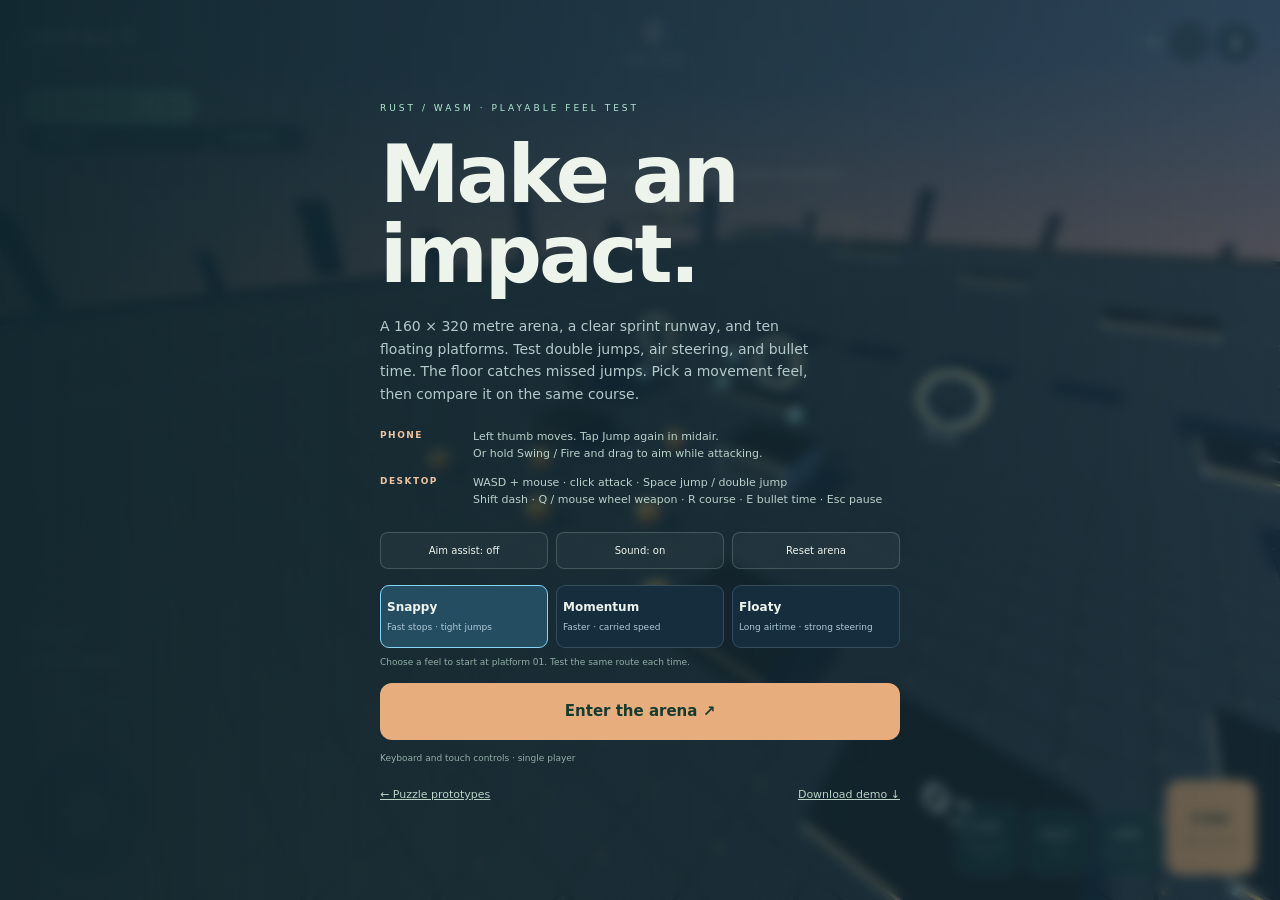
==== arena.html @ 5a92af5e "Expand arena to 160 by 320 metres with a marked sprint runway" ====
<!doctype html>
<html lang="en"><head><meta charset="utf-8"><meta name="viewport" content="width=device-width,initial-scale=1,viewport-fit=cover"><meta name="theme-color" content="#10262d"><meta name="apple-mobile-web-app-capable" content="yes"><title>IMPACT · Bat / shotgun movement lab</title><link rel="stylesheet" href="arena/style.css"></head>
<body>
<canvas id="view" aria-label="First person physics arena"></canvas>
<header><div class="logo">IMPACT<span>A MOVEMENT & WEAPON LAB</span></div><div class="numbers"><strong id="score">0</strong><span id="combo">FREE PLAY</span></div><div class="tools"><span id="fps" aria-label="Frames per second">— FPS</span><button id="fullscreen" aria-label="Toggle fullscreen">⛶</button><button id="pause" aria-label="Pause arena">Ⅱ</button></div></header>
<button id="weapon" aria-label="Switch weapon">02 / SHOTGUN <span>⇄ BAT</span></button>
<button id="course">COURSE ↗ <span>R · restart route</span></button><button id="runway">RUNWAY ↗</button>
<div id="reticle"><span></span><span></span><span></span><span></span><i></i></div><div id="hitmarker">×</div><div id="notice" role="status" aria-live="polite">Loading Rust physics…</div>
<div id="readout"><span id="speed">0.0 m/s</span><span id="hoops">0 RING SHOTS</span><span id="feel">SNAPPY</span><span id="progress">160 × 320m ARENA</span></div>
<div id="controls"><div id="stick" aria-label="Move joystick"><div id="thumb"></div><span>MOVE</span></div><div class="buttons"><button id="slow">TIME<span>toggle bullet time</span></button><button id="dash">DASH<span>Shift</span></button><button id="jump">JUMP<span>Space · twice</span></button><button id="fire">SWING<span>hold to attack</span></button></div></div>
<div id="overlay"><section><span class="eyebrow">RUST / WASM · PLAYABLE FEEL TEST</span><h1>Make an<br>impact.</h1><p>A 160 × 320 metre arena, a clear sprint runway, and ten floating platforms. Test double jumps, air steering, and bullet time. The floor catches missed jumps. Pick a movement feel, then compare it on the same course.</p><div class="instructions"><b>PHONE</b><span>Left thumb moves. Tap Jump again in midair.<br>Or hold Swing / Fire and drag to aim while attacking.</span><b>DESKTOP</b><span>WASD + mouse · click attack · Space jump / double jump<br>Shift dash · Q / mouse wheel weapon · R course · E bullet time · Esc pause</span></div><div class="settings"><button id="assist">Aim assist: on</button><button id="sound">Sound: on</button><button id="reset">Reset arena</button></div><div class="presets" role="group" aria-label="Movement feel"><button id="preset-0" aria-pressed="true"><b>Snappy</b><span>Fast stops · tight jumps</span></button><button id="preset-1" aria-pressed="false"><b>Momentum</b><span>Faster · carried speed</span></button><button id="preset-2" aria-pressed="false"><b>Floaty</b><span>Long airtime · strong steering</span></button></div><small class="compare">Choose a feel to start at platform 01. Test the same route each time.</small><button id="start" disabled>Loading physics…</button><small id="capability">Keyboard and touch controls · single player</small><div class="links"><a href="index.html">← Puzzle prototypes</a><a href="downloads/impact-browser.zip" download>Download demo ↓</a></div></section></div>
<script type="module" src="arena/game.mjs"></script>
</body></html>
---- arena/style.css ----
*{box-sizing:border-box}html,body{margin:0;width:100%;height:100%;overflow:hidden;background:#10262d;color:#edf4ec;font:14px/1.5 system-ui,sans-serif;touch-action:none;overscroll-behavior:none;-webkit-user-select:none;user-select:none}button,a{-webkit-tap-highlight-color:transparent}button{font:inherit;color:inherit;cursor:pointer;touch-action:none}button:focus-visible,a:focus-visible{outline:3px solid #f1b584;outline-offset:3px}#view{display:block;width:100%;height:100%;touch-action:none}header{position:fixed;top:max(18px,env(safe-area-inset-top));left:24px;right:24px;display:flex;justify-content:space-between;align-items:center;pointer-events:none}.logo{font-size:22px;font-weight:800;letter-spacing:4px;text-shadow:0 2px 12px #0005}.logo span{display:block;font-size:7px;letter-spacing:2px;opacity:.65}.numbers{text-align:center}.numbers strong{display:block;font-size:27px;line-height:1.1;font-weight:500}.numbers span{font-size:8px;letter-spacing:2px;color:#c4e8df}.tools{display:flex;gap:7px;pointer-events:auto}.tools button{width:40px;height:40px;border:1px solid #dbf5e233;border-radius:50%;background:#142f3f80;font-size:20px}#weapon{position:fixed;top:90px;left:24px;background:#e3a373;color:#222f2a;border:0;border-radius:10px;padding:9px 13px;font-size:10px;font-weight:700;letter-spacing:1.5px}#weapon span{margin-left:8px;font-size:8px;opacity:.6}#reticle{position:fixed;left:50%;top:50%;width:24px;height:24px;transform:translate(-50%,-50%);pointer-events:none}#reticle span{position:absolute;background:#f0f8ec99}#reticle span:nth-child(1){height:5px;width:1px;left:12px;top:0}#reticle span:nth-child(2){height:5px;width:1px;left:12px;bottom:0}#reticle span:nth-child(3){height:1px;width:5px;top:12px;left:0}#reticle span:nth-child(4){height:1px;width:5px;top:12px;right:0}#reticle i{position:absolute;top:11px;left:11px;width:3px;height:3px;border-radius:50%;background:#fff}#hitmarker{position:fixed;left:50%;top:50%;transform:translate(-50%,-50%);font-size:35px;font-weight:200;color:#ffdb9c;pointer-events:none;opacity:0}#notice{position:fixed;top:140px;left:12%;right:12%;text-align:center;font-size:12px;letter-spacing:.3px;text-shadow:0 2px 5px #0006;pointer-events:none}#readout{position:fixed;left:24px;bottom:190px;display:flex;flex-direction:column;gap:6px;pointer-events:none}#readout span:first-child{font-size:16px;font-variant-numeric:tabular-nums}#readout span:last-child{font-size:8px;letter-spacing:2px;color:#b1d9d0}#controls{position:fixed;left:24px;right:24px;bottom:max(25px,env(safe-area-inset-bottom));display:flex;align-items:flex-end;justify-content:space-between;pointer-events:none}#stick{position:relative;width:124px;height:124px;flex-shrink:0;border:1px solid #bee8dd44;border-radius:50%;background:#16374060;touch-action:none;pointer-events:auto}#thumb{position:absolute;left:39px;top:39px;width:44px;height:44px;border-radius:50%;border:1px solid #d6f6e755;background:#b6f4da33;pointer-events:none}#stick>span{position:absolute;bottom:-20px;font-size:8px;letter-spacing:3px;width:100%;text-align:center;opacity:.65}.buttons{pointer-events:auto;display:grid;grid-template-columns:repeat(3,62px) 90px;gap:8px;align-items:end}.buttons button{background:#193b45bb;backdrop-filter:blur(6px);border:1px solid #d9f6e133;border-radius:14px;min-height:64px;padding:12px 6px;font-size:10px;letter-spacing:1px}.buttons button span{display:block;font-size:7px;letter-spacing:0;opacity:.5;margin-top:6px}.buttons #fire{background:#e8ad7c;color:#20382f;border-color:#e8ad7c;min-height:95px;font-size:14px;font-weight:700}.buttons .active{background:#91e4c2;color:#14372b}.buttons button:active{transform:scale(.95)}#overlay{position:fixed;inset:0;padding:24px;background:linear-gradient(90deg,#10262df5,#10262d90);backdrop-filter:blur(6px);display:flex;align-items:center;justify-content:center;overflow:auto;touch-action:pan-y}#overlay.hidden{display:none}#overlay section{width:520px;max-width:100%}.eyebrow{font-size:9px;letter-spacing:3px;color:#b1e8d2}h1{font-size:clamp(45px,9vw,80px);font-weight:650;line-height:1;letter-spacing:-3px;margin:18px 0 20px}#overlay p{font-size:14px;line-height:1.6;color:#b2cac9;max-width:440px}.instructions{display:grid;grid-template-columns:80px 1fr;gap:13px;font-size:11px;margin:24px 0;color:#b8d1ca}.instructions b{font-size:9px;letter-spacing:1.5px;color:#ecc4a1}.settings{display:flex;gap:8px;margin:22px 0 12px}.settings button{flex:1;padding:10px 5px;font-size:10px;border:1px solid #cee8d733;border-radius:8px;background:#ffffff0a}#start{width:100%;border:0;border-radius:12px;background:#e8ad7c;color:#163c31;padding:17px;font-size:15px;font-weight:700}#start:disabled{opacity:.5;cursor:wait}small{display:block;font-size:9px;color:#92afa6;margin-top:12px}.links{display:flex;justify-content:space-between;margin-top:22px;font-size:11px}.links a{color:#b6d3c6}body.slow #view{filter:saturate(.65)}body.slow #notice{color:#b5f2eb}
@media(max-width:600px){header{left:16px;right:16px;top:17px}.logo{font-size:17px;letter-spacing:3px}.logo span{font-size:6px;letter-spacing:1px}.tools{gap:5px}.tools button{width:34px;height:34px;font-size:19px}.numbers strong{font-size:24px}.numbers span{font-size:7px}#weapon{left:16px;top:77px;font-size:9px}#notice{top:122px;font-size:11px;left:8%;right:8%}#controls{left:16px;right:14px;bottom:24px}#stick{width:106px;height:106px}#thumb{left:30px;top:30px}#readout{left:18px;bottom:170px}.buttons{grid-template-columns:58px 58px 76px;gap:6px}.buttons button{min-height:52px;font-size:9px}.buttons button span{display:none}.buttons #slow{grid-column:1}.buttons #dash{grid-column:2}.buttons #jump{grid-column:1 / 3;min-height:56px}.buttons #fire{grid-column:3;grid-row:1 / 3;min-height:114px;font-size:12px}#overlay{padding:23px}.instructions{grid-template-columns:65px 1fr;font-size:10px;gap:12px;margin:18px 0}#overlay p{font-size:12px}h1{margin:16px 0}.settings{margin-top:16px}}
@media(max-height:480px) and (orientation:landscape){#overlay{align-items:flex-start;padding:20px}#overlay section{width:600px}h1{font-size:40px;margin:10px 0}#overlay p{max-width:none}.instructions{margin:12px 0}#readout{bottom:145px}header{top:12px}#notice{top:98px}#weapon{top:65px}#stick{width:96px;height:96px}#thumb{left:25px;top:25px}.buttons{grid-template-columns:repeat(3,60px) 85px}.buttons #slow{grid-column:auto}.buttons #dash{grid-column:auto}.buttons #jump{grid-column:auto;min-height:64px}.buttons #fire{grid-column:auto;grid-row:auto;min-height:85px}}

#fps{min-width:42px;text-align:right;font-size:9px;font-variant-numeric:tabular-nums;color:#c4e8df;align-self:center;white-space:nowrap}

#course{position:fixed;top:124px;left:24px;background:#122e49b0;color:#d8f5ff;border:1px solid #9edfff44;border-radius:9px;padding:8px 12px;font:700 10px system-ui;letter-spacing:1px;cursor:pointer}#course span{font-size:8px;font-weight:400;margin-left:7px;opacity:.7}#notice{top:166px}#feel{font-size:9px;letter-spacing:2px;color:#f4c799}#progress{font-size:8px;letter-spacing:1px;color:#b9e7f7}.presets{display:grid;grid-template-columns:repeat(3,1fr);gap:8px;margin:16px 0 4px}.presets button{padding:12px 6px;background:#152d3d;border:1px solid #aacbdd33;border-radius:9px;text-align:left}.presets b{display:block;font-size:12px}.presets span{display:block;font-size:9px;color:#adcad9;margin-top:5px}.presets button[aria-pressed="true"]{border-color:#83d6f5;background:#254d61}.compare{margin:8px 0 14px}
@media(max-width:600px){#course{top:112px;left:16px;font-size:9px}#course span{display:none}#notice{top:158px;left:7%;right:7%}.presets{gap:5px}.presets button{padding:10px 6px}.presets span{font-size:8px}#readout{gap:3px}}
@media(max-height:480px) and (orientation:landscape){#course{top:105px}#notice{top:145px}.presets{margin:10px 0}.presets button{padding:8px}}

#runway{position:fixed;top:124px;left:211px;background:#122e49b0;color:#d8f5ff;border:1px solid #9edfff44;border-radius:9px;padding:8px 12px;font:700 10px system-ui;letter-spacing:1px;cursor:pointer}
@media(max-width:600px){#runway{top:112px;left:112px;font-size:9px}}@media(max-height:480px) and (orientation:landscape){#runway{top:105px}}
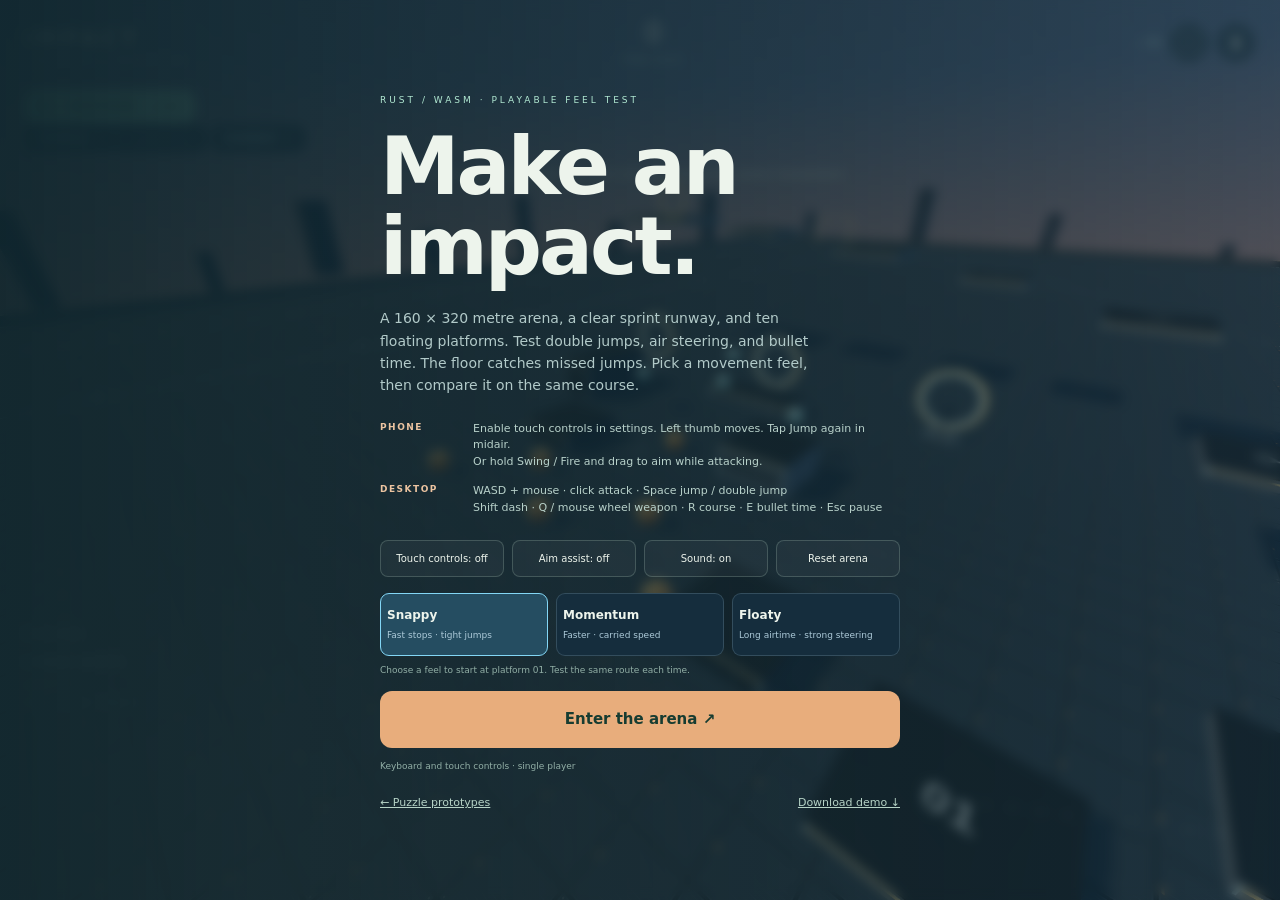
==== commit 6f90e1af: "Default touch controls off with a saved settings toggle" ====
--- a/arena.html
+++ b/arena.html
@@ -7,7 +7,7 @@
 <button id="course">COURSE ↗ <span>R · restart route</span></button><button id="runway">RUNWAY ↗</button>
 <div id="reticle"><span></span><span></span><span></span><span></span><i></i></div><div id="hitmarker">×</div><div id="notice" role="status" aria-live="polite">Loading Rust physics…</div>
 <div id="readout"><span id="speed">0.0 m/s</span><span id="hoops">0 RING SHOTS</span><span id="feel">SNAPPY</span><span id="progress">160 × 320m ARENA</span></div>
-<div id="controls"><div id="stick" aria-label="Move joystick"><div id="thumb"></div><span>MOVE</span></div><div class="buttons"><button id="slow">TIME<span>toggle bullet time</span></button><button id="dash">DASH<span>Shift</span></button><button id="jump">JUMP<span>Space · twice</span></button><button id="fire">SWING<span>hold to attack</span></button></div></div>
-<div id="overlay"><section><span class="eyebrow">RUST / WASM · PLAYABLE FEEL TEST</span><h1>Make an<br>impact.</h1><p>A 160 × 320 metre arena, a clear sprint runway, and ten floating platforms. Test double jumps, air steering, and bullet time. The floor catches missed jumps. Pick a movement feel, then compare it on the same course.</p><div class="instructions"><b>PHONE</b><span>Left thumb moves. Tap Jump again in midair.<br>Or hold Swing / Fire and drag to aim while attacking.</span><b>DESKTOP</b><span>WASD + mouse · click attack · Space jump / double jump<br>Shift dash · Q / mouse wheel weapon · R course · E bullet time · Esc pause</span></div><div class="settings"><button id="assist">Aim assist: on</button><button id="sound">Sound: on</button><button id="reset">Reset arena</button></div><div class="presets" role="group" aria-label="Movement feel"><button id="preset-0" aria-pressed="true"><b>Snappy</b><span>Fast stops · tight jumps</span></button><button id="preset-1" aria-pressed="false"><b>Momentum</b><span>Faster · carried speed</span></button><button id="preset-2" aria-pressed="false"><b>Floaty</b><span>Long airtime · strong steering</span></button></div><small class="compare">Choose a feel to start at platform 01. Test the same route each time.</small><button id="start" disabled>Loading physics…</button><small id="capability">Keyboard and touch controls · single player</small><div class="links"><a href="index.html">← Puzzle prototypes</a><a href="downloads/impact-browser.zip" download>Download demo ↓</a></div></section></div>
+<div id="controls" hidden><div id="stick" aria-label="Move joystick"><div id="thumb"></div><span>MOVE</span></div><div class="buttons"><button id="slow">TIME<span>toggle bullet time</span></button><button id="dash">DASH<span>Shift</span></button><button id="jump">JUMP<span>Space · twice</span></button><button id="fire">SWING<span>hold to attack</span></button></div></div>
+<div id="overlay"><section><span class="eyebrow">RUST / WASM · PLAYABLE FEEL TEST</span><h1>Make an<br>impact.</h1><p>A 160 × 320 metre arena, a clear sprint runway, and ten floating platforms. Test double jumps, air steering, and bullet time. The floor catches missed jumps. Pick a movement feel, then compare it on the same course.</p><div class="instructions"><b>PHONE</b><span>Enable touch controls in settings. Left thumb moves. Tap Jump again in midair.<br>Or hold Swing / Fire and drag to aim while attacking.</span><b>DESKTOP</b><span>WASD + mouse · click attack · Space jump / double jump<br>Shift dash · Q / mouse wheel weapon · R course · E bullet time · Esc pause</span></div><div class="settings"><button id="touch-controls" aria-pressed="false">Touch controls: off</button><button id="assist">Aim assist: on</button><button id="sound">Sound: on</button><button id="reset">Reset arena</button></div><div class="presets" role="group" aria-label="Movement feel"><button id="preset-0" aria-pressed="true"><b>Snappy</b><span>Fast stops · tight jumps</span></button><button id="preset-1" aria-pressed="false"><b>Momentum</b><span>Faster · carried speed</span></button><button id="preset-2" aria-pressed="false"><b>Floaty</b><span>Long airtime · strong steering</span></button></div><small class="compare">Choose a feel to start at platform 01. Test the same route each time.</small><button id="start" disabled>Loading physics…</button><small id="capability">Keyboard and touch controls · single player</small><div class="links"><a href="index.html">← Puzzle prototypes</a><a href="downloads/impact-browser.zip" download>Download demo ↓</a></div></section></div>
 <script type="module" src="arena/game.mjs"></script>
 </body></html>
--- a/arena/style.css
+++ b/arena/style.css
@@ -10,3 +10,5 @@
 
 #runway{position:fixed;top:124px;left:211px;background:#122e49b0;color:#d8f5ff;border:1px solid #9edfff44;border-radius:9px;padding:8px 12px;font:700 10px system-ui;letter-spacing:1px;cursor:pointer}
 @media(max-width:600px){#runway{top:112px;left:112px;font-size:9px}}@media(max-height:480px) and (orientation:landscape){#runway{top:105px}}
+
+#controls[hidden]{display:none}.settings{flex-wrap:wrap}.settings button{flex:1 1 100px}
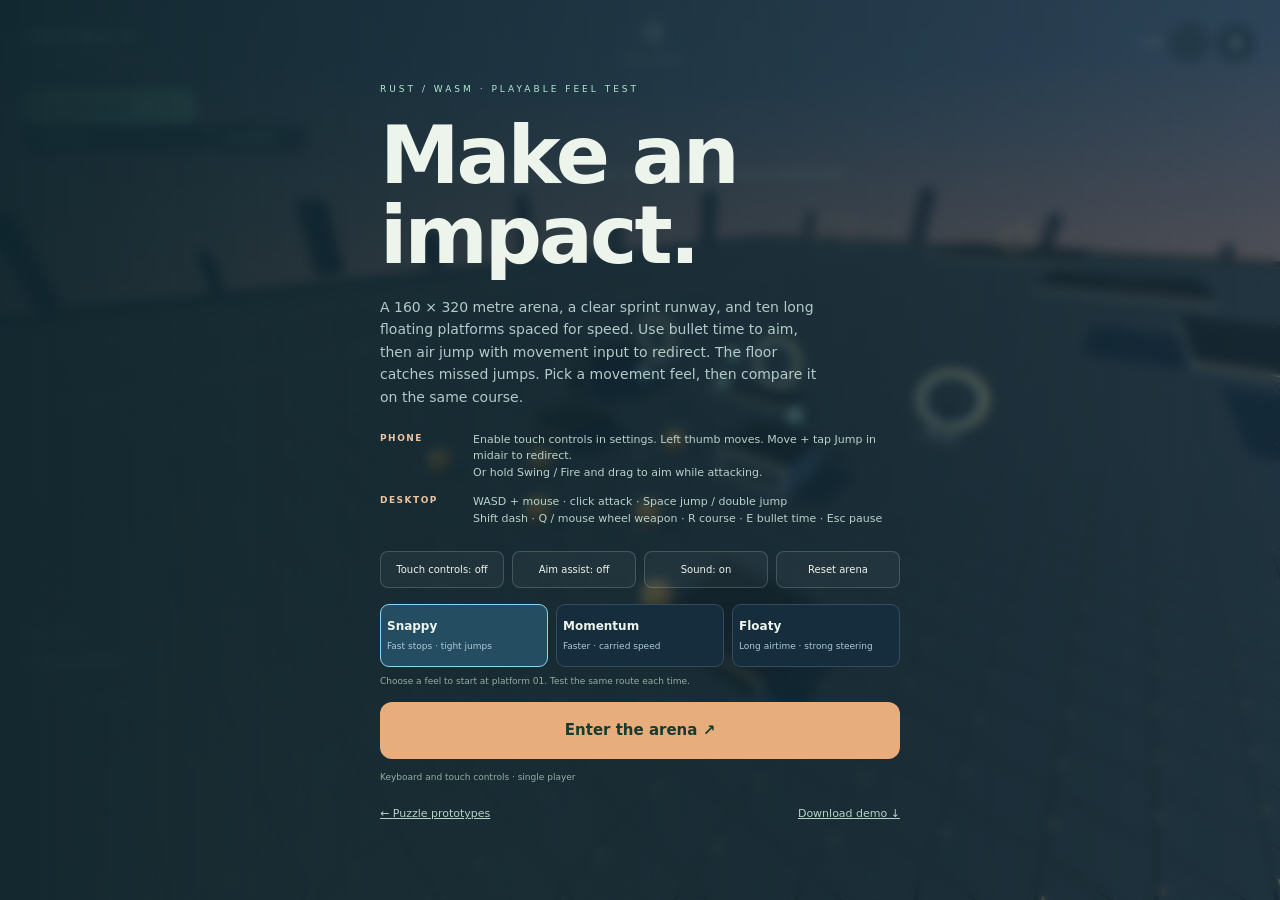
==== commit 06860a82: "Redirect air jumps and build a flowing high-speed platform course" ====
--- a/arena.html
+++ b/arena.html
@@ -8,6 +8,6 @@
 <div id="reticle"><span></span><span></span><span></span><span></span><i></i></div><div id="hitmarker">×</div><div id="notice" role="status" aria-live="polite">Loading Rust physics…</div>
 <div id="readout"><span id="speed">0.0 m/s</span><span id="hoops">0 RING SHOTS</span><span id="feel">SNAPPY</span><span id="progress">160 × 320m ARENA</span></div>
 <div id="controls" hidden><div id="stick" aria-label="Move joystick"><div id="thumb"></div><span>MOVE</span></div><div class="buttons"><button id="slow">TIME<span>toggle bullet time</span></button><button id="dash">DASH<span>Shift</span></button><button id="jump">JUMP<span>Space · twice</span></button><button id="fire">SWING<span>hold to attack</span></button></div></div>
-<div id="overlay"><section><span class="eyebrow">RUST / WASM · PLAYABLE FEEL TEST</span><h1>Make an<br>impact.</h1><p>A 160 × 320 metre arena, a clear sprint runway, and ten floating platforms. Test double jumps, air steering, and bullet time. The floor catches missed jumps. Pick a movement feel, then compare it on the same course.</p><div class="instructions"><b>PHONE</b><span>Enable touch controls in settings. Left thumb moves. Tap Jump again in midair.<br>Or hold Swing / Fire and drag to aim while attacking.</span><b>DESKTOP</b><span>WASD + mouse · click attack · Space jump / double jump<br>Shift dash · Q / mouse wheel weapon · R course · E bullet time · Esc pause</span></div><div class="settings"><button id="touch-controls" aria-pressed="false">Touch controls: off</button><button id="assist">Aim assist: on</button><button id="sound">Sound: on</button><button id="reset">Reset arena</button></div><div class="presets" role="group" aria-label="Movement feel"><button id="preset-0" aria-pressed="true"><b>Snappy</b><span>Fast stops · tight jumps</span></button><button id="preset-1" aria-pressed="false"><b>Momentum</b><span>Faster · carried speed</span></button><button id="preset-2" aria-pressed="false"><b>Floaty</b><span>Long airtime · strong steering</span></button></div><small class="compare">Choose a feel to start at platform 01. Test the same route each time.</small><button id="start" disabled>Loading physics…</button><small id="capability">Keyboard and touch controls · single player</small><div class="links"><a href="index.html">← Puzzle prototypes</a><a href="downloads/impact-browser.zip" download>Download demo ↓</a></div></section></div>
+<div id="overlay"><section><span class="eyebrow">RUST / WASM · PLAYABLE FEEL TEST</span><h1>Make an<br>impact.</h1><p>A 160 × 320 metre arena, a clear sprint runway, and ten long floating platforms spaced for speed. Use bullet time to aim, then air jump with movement input to redirect. The floor catches missed jumps. Pick a movement feel, then compare it on the same course.</p><div class="instructions"><b>PHONE</b><span>Enable touch controls in settings. Left thumb moves. Move + tap Jump in midair to redirect.<br>Or hold Swing / Fire and drag to aim while attacking.</span><b>DESKTOP</b><span>WASD + mouse · click attack · Space jump / double jump<br>Shift dash · Q / mouse wheel weapon · R course · E bullet time · Esc pause</span></div><div class="settings"><button id="touch-controls" aria-pressed="false">Touch controls: off</button><button id="assist">Aim assist: on</button><button id="sound">Sound: on</button><button id="reset">Reset arena</button></div><div class="presets" role="group" aria-label="Movement feel"><button id="preset-0" aria-pressed="true"><b>Snappy</b><span>Fast stops · tight jumps</span></button><button id="preset-1" aria-pressed="false"><b>Momentum</b><span>Faster · carried speed</span></button><button id="preset-2" aria-pressed="false"><b>Floaty</b><span>Long airtime · strong steering</span></button></div><small class="compare">Choose a feel to start at platform 01. Test the same route each time.</small><button id="start" disabled>Loading physics…</button><small id="capability">Keyboard and touch controls · single player</small><div class="links"><a href="index.html">← Puzzle prototypes</a><a href="downloads/impact-browser.zip" download>Download demo ↓</a></div></section></div>
 <script type="module" src="arena/game.mjs"></script>
 </body></html>
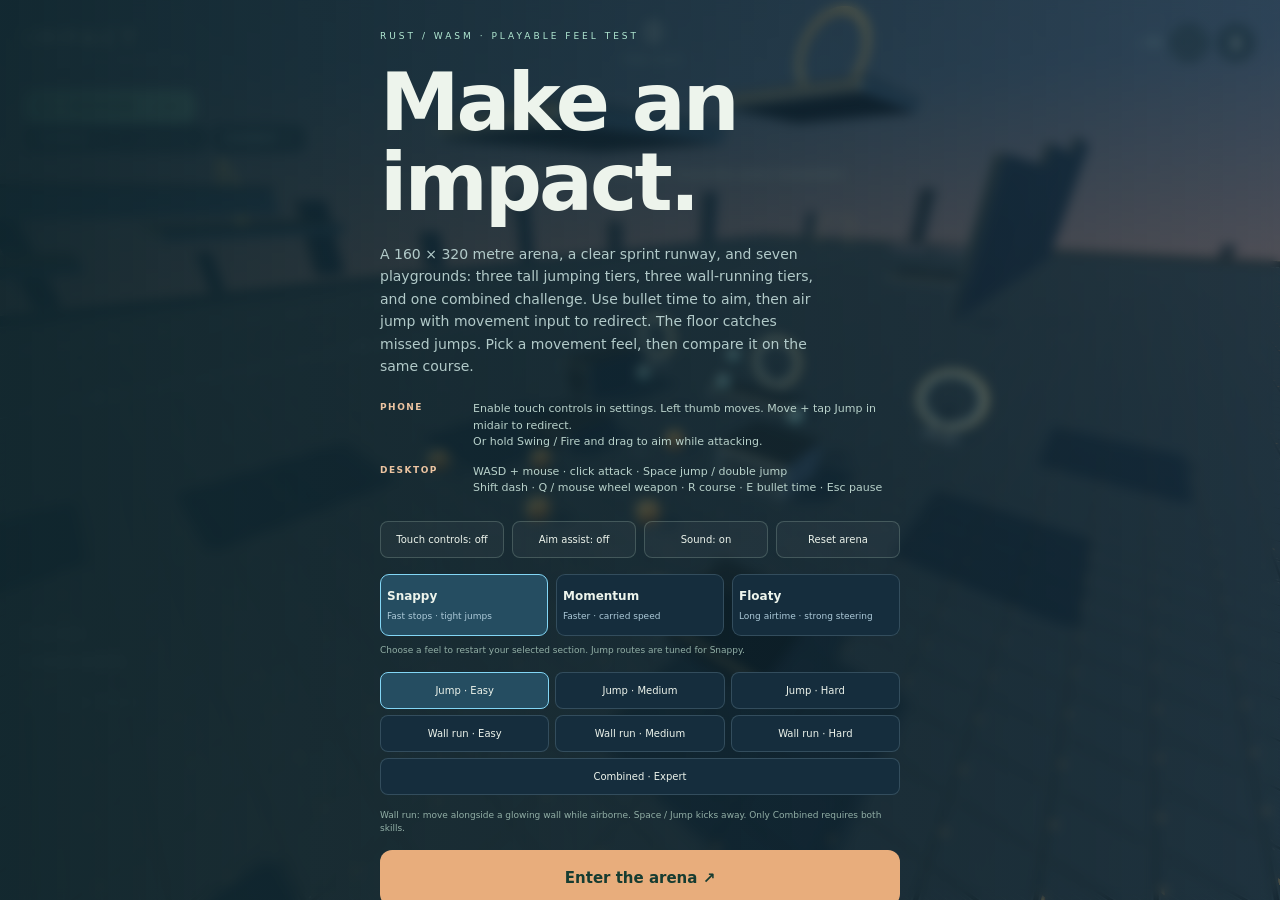
==== commit 2118f613: "Add tall jump tiers, wall-running playgrounds, and a combined challenge" ====
--- a/arena.html
+++ b/arena.html
@@ -8,6 +8,6 @@
 <div id="reticle"><span></span><span></span><span></span><span></span><i></i></div><div id="hitmarker">×</div><div id="notice" role="status" aria-live="polite">Loading Rust physics…</div>
 <div id="readout"><span id="speed">0.0 m/s</span><span id="hoops">0 RING SHOTS</span><span id="feel">SNAPPY</span><span id="progress">160 × 320m ARENA</span></div>
 <div id="controls" hidden><div id="stick" aria-label="Move joystick"><div id="thumb"></div><span>MOVE</span></div><div class="buttons"><button id="slow">TIME<span>toggle bullet time</span></button><button id="dash">DASH<span>Shift</span></button><button id="jump">JUMP<span>Space · twice</span></button><button id="fire">SWING<span>hold to attack</span></button></div></div>
-<div id="overlay"><section><span class="eyebrow">RUST / WASM · PLAYABLE FEEL TEST</span><h1>Make an<br>impact.</h1><p>A 160 × 320 metre arena, a clear sprint runway, and ten long floating platforms spaced for speed. Use bullet time to aim, then air jump with movement input to redirect. The floor catches missed jumps. Pick a movement feel, then compare it on the same course.</p><div class="instructions"><b>PHONE</b><span>Enable touch controls in settings. Left thumb moves. Move + tap Jump in midair to redirect.<br>Or hold Swing / Fire and drag to aim while attacking.</span><b>DESKTOP</b><span>WASD + mouse · click attack · Space jump / double jump<br>Shift dash · Q / mouse wheel weapon · R course · E bullet time · Esc pause</span></div><div class="settings"><button id="touch-controls" aria-pressed="false">Touch controls: off</button><button id="assist">Aim assist: on</button><button id="sound">Sound: on</button><button id="reset">Reset arena</button></div><div class="presets" role="group" aria-label="Movement feel"><button id="preset-0" aria-pressed="true"><b>Snappy</b><span>Fast stops · tight jumps</span></button><button id="preset-1" aria-pressed="false"><b>Momentum</b><span>Faster · carried speed</span></button><button id="preset-2" aria-pressed="false"><b>Floaty</b><span>Long airtime · strong steering</span></button></div><small class="compare">Choose a feel to start at platform 01. Test the same route each time.</small><button id="start" disabled>Loading physics…</button><small id="capability">Keyboard and touch controls · single player</small><div class="links"><a href="index.html">← Puzzle prototypes</a><a href="downloads/impact-browser.zip" download>Download demo ↓</a></div></section></div>
+<div id="overlay"><section><span class="eyebrow">RUST / WASM · PLAYABLE FEEL TEST</span><h1>Make an<br>impact.</h1><p>A 160 × 320 metre arena, a clear sprint runway, and seven playgrounds: three tall jumping tiers, three wall-running tiers, and one combined challenge. Use bullet time to aim, then air jump with movement input to redirect. The floor catches missed jumps. Pick a movement feel, then compare it on the same course.</p><div class="instructions"><b>PHONE</b><span>Enable touch controls in settings. Left thumb moves. Move + tap Jump in midair to redirect.<br>Or hold Swing / Fire and drag to aim while attacking.</span><b>DESKTOP</b><span>WASD + mouse · click attack · Space jump / double jump<br>Shift dash · Q / mouse wheel weapon · R course · E bullet time · Esc pause</span></div><div class="settings"><button id="touch-controls" aria-pressed="false">Touch controls: off</button><button id="assist">Aim assist: on</button><button id="sound">Sound: on</button><button id="reset">Reset arena</button></div><div class="presets" role="group" aria-label="Movement feel"><button id="preset-0" aria-pressed="true"><b>Snappy</b><span>Fast stops · tight jumps</span></button><button id="preset-1" aria-pressed="false"><b>Momentum</b><span>Faster · carried speed</span></button><button id="preset-2" aria-pressed="false"><b>Floaty</b><span>Long airtime · strong steering</span></button></div><small class="compare">Choose a feel to restart your selected section. Jump routes are tuned for Snappy.</small><div class="playgrounds" role="group" aria-label="Playground"><button id="playground-0" aria-pressed="true">Jump · Easy</button><button id="playground-1" aria-pressed="false">Jump · Medium</button><button id="playground-2" aria-pressed="false">Jump · Hard</button><button id="playground-3" aria-pressed="false">Wall run · Easy</button><button id="playground-4" aria-pressed="false">Wall run · Medium</button><button id="playground-5" aria-pressed="false">Wall run · Hard</button><button id="playground-6" aria-pressed="false">Combined · Expert</button></div><small class="compare">Wall run: move alongside a glowing wall while airborne. Space / Jump kicks away. Only Combined requires both skills.</small><button id="start" disabled>Loading physics…</button><small id="capability">Keyboard and touch controls · single player</small><div class="links"><a href="index.html">← Puzzle prototypes</a><a href="downloads/impact-browser.zip" download>Download demo ↓</a></div></section></div>
 <script type="module" src="arena/game.mjs"></script>
 </body></html>
--- a/arena/style.css
+++ b/arena/style.css
@@ -12,3 +12,5 @@
 @media(max-width:600px){#runway{top:112px;left:112px;font-size:9px}}@media(max-height:480px) and (orientation:landscape){#runway{top:105px}}
 
 #controls[hidden]{display:none}.settings{flex-wrap:wrap}.settings button{flex:1 1 100px}
+
+.playgrounds{display:grid;grid-template-columns:repeat(3,1fr);gap:6px;margin:14px 0}.playgrounds button{padding:10px 4px;font-size:10px;border:1px solid #aacbdd33;border-radius:8px;background:#152d3d}.playgrounds button[aria-pressed="true"]{background:#254d61;border-color:#83d6f5}.playgrounds button:last-child{grid-column:1/-1}#overlay{align-items:safe center}
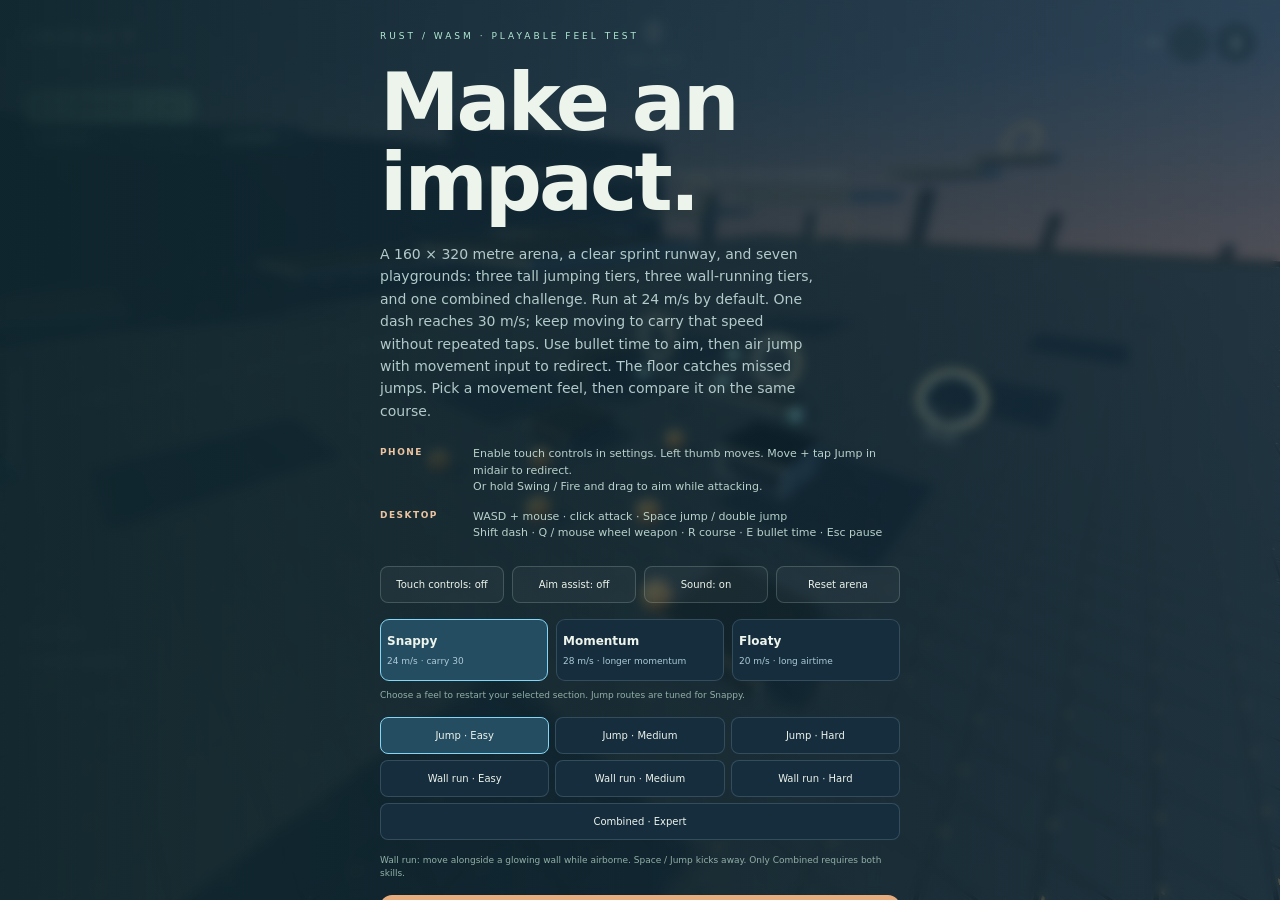
==== commit 9a155f30: "Run at 24 m/s, sustain 30 m/s momentum, and retune playground spacing" ====
--- a/arena.html
+++ b/arena.html
@@ -8,6 +8,6 @@
 <div id="reticle"><span></span><span></span><span></span><span></span><i></i></div><div id="hitmarker">×</div><div id="notice" role="status" aria-live="polite">Loading Rust physics…</div>
 <div id="readout"><span id="speed">0.0 m/s</span><span id="hoops">0 RING SHOTS</span><span id="feel">SNAPPY</span><span id="progress">160 × 320m ARENA</span></div>
 <div id="controls" hidden><div id="stick" aria-label="Move joystick"><div id="thumb"></div><span>MOVE</span></div><div class="buttons"><button id="slow">TIME<span>toggle bullet time</span></button><button id="dash">DASH<span>Shift</span></button><button id="jump">JUMP<span>Space · twice</span></button><button id="fire">SWING<span>hold to attack</span></button></div></div>
-<div id="overlay"><section><span class="eyebrow">RUST / WASM · PLAYABLE FEEL TEST</span><h1>Make an<br>impact.</h1><p>A 160 × 320 metre arena, a clear sprint runway, and seven playgrounds: three tall jumping tiers, three wall-running tiers, and one combined challenge. Use bullet time to aim, then air jump with movement input to redirect. The floor catches missed jumps. Pick a movement feel, then compare it on the same course.</p><div class="instructions"><b>PHONE</b><span>Enable touch controls in settings. Left thumb moves. Move + tap Jump in midair to redirect.<br>Or hold Swing / Fire and drag to aim while attacking.</span><b>DESKTOP</b><span>WASD + mouse · click attack · Space jump / double jump<br>Shift dash · Q / mouse wheel weapon · R course · E bullet time · Esc pause</span></div><div class="settings"><button id="touch-controls" aria-pressed="false">Touch controls: off</button><button id="assist">Aim assist: on</button><button id="sound">Sound: on</button><button id="reset">Reset arena</button></div><div class="presets" role="group" aria-label="Movement feel"><button id="preset-0" aria-pressed="true"><b>Snappy</b><span>Fast stops · tight jumps</span></button><button id="preset-1" aria-pressed="false"><b>Momentum</b><span>Faster · carried speed</span></button><button id="preset-2" aria-pressed="false"><b>Floaty</b><span>Long airtime · strong steering</span></button></div><small class="compare">Choose a feel to restart your selected section. Jump routes are tuned for Snappy.</small><div class="playgrounds" role="group" aria-label="Playground"><button id="playground-0" aria-pressed="true">Jump · Easy</button><button id="playground-1" aria-pressed="false">Jump · Medium</button><button id="playground-2" aria-pressed="false">Jump · Hard</button><button id="playground-3" aria-pressed="false">Wall run · Easy</button><button id="playground-4" aria-pressed="false">Wall run · Medium</button><button id="playground-5" aria-pressed="false">Wall run · Hard</button><button id="playground-6" aria-pressed="false">Combined · Expert</button></div><small class="compare">Wall run: move alongside a glowing wall while airborne. Space / Jump kicks away. Only Combined requires both skills.</small><button id="start" disabled>Loading physics…</button><small id="capability">Keyboard and touch controls · single player</small><div class="links"><a href="index.html">← Puzzle prototypes</a><a href="downloads/impact-browser.zip" download>Download demo ↓</a></div></section></div>
+<div id="overlay"><section><span class="eyebrow">RUST / WASM · PLAYABLE FEEL TEST</span><h1>Make an<br>impact.</h1><p>A 160 × 320 metre arena, a clear sprint runway, and seven playgrounds: three tall jumping tiers, three wall-running tiers, and one combined challenge. Run at 24 m/s by default. One dash reaches 30 m/s; keep moving to carry that speed without repeated taps. Use bullet time to aim, then air jump with movement input to redirect. The floor catches missed jumps. Pick a movement feel, then compare it on the same course.</p><div class="instructions"><b>PHONE</b><span>Enable touch controls in settings. Left thumb moves. Move + tap Jump in midair to redirect.<br>Or hold Swing / Fire and drag to aim while attacking.</span><b>DESKTOP</b><span>WASD + mouse · click attack · Space jump / double jump<br>Shift dash · Q / mouse wheel weapon · R course · E bullet time · Esc pause</span></div><div class="settings"><button id="touch-controls" aria-pressed="false">Touch controls: off</button><button id="assist">Aim assist: on</button><button id="sound">Sound: on</button><button id="reset">Reset arena</button></div><div class="presets" role="group" aria-label="Movement feel"><button id="preset-0" aria-pressed="true"><b>Snappy</b><span>24 m/s · carry 30</span></button><button id="preset-1" aria-pressed="false"><b>Momentum</b><span>28 m/s · longer momentum</span></button><button id="preset-2" aria-pressed="false"><b>Floaty</b><span>20 m/s · long airtime</span></button></div><small class="compare">Choose a feel to restart your selected section. Jump routes are tuned for Snappy.</small><div class="playgrounds" role="group" aria-label="Playground"><button id="playground-0" aria-pressed="true">Jump · Easy</button><button id="playground-1" aria-pressed="false">Jump · Medium</button><button id="playground-2" aria-pressed="false">Jump · Hard</button><button id="playground-3" aria-pressed="false">Wall run · Easy</button><button id="playground-4" aria-pressed="false">Wall run · Medium</button><button id="playground-5" aria-pressed="false">Wall run · Hard</button><button id="playground-6" aria-pressed="false">Combined · Expert</button></div><small class="compare">Wall run: move alongside a glowing wall while airborne. Space / Jump kicks away. Only Combined requires both skills.</small><button id="start" disabled>Loading physics…</button><small id="capability">Keyboard and touch controls · single player</small><div class="links"><a href="index.html">← Puzzle prototypes</a><a href="downloads/impact-browser.zip" download>Download demo ↓</a></div></section></div>
 <script type="module" src="arena/game.mjs"></script>
 </body></html>
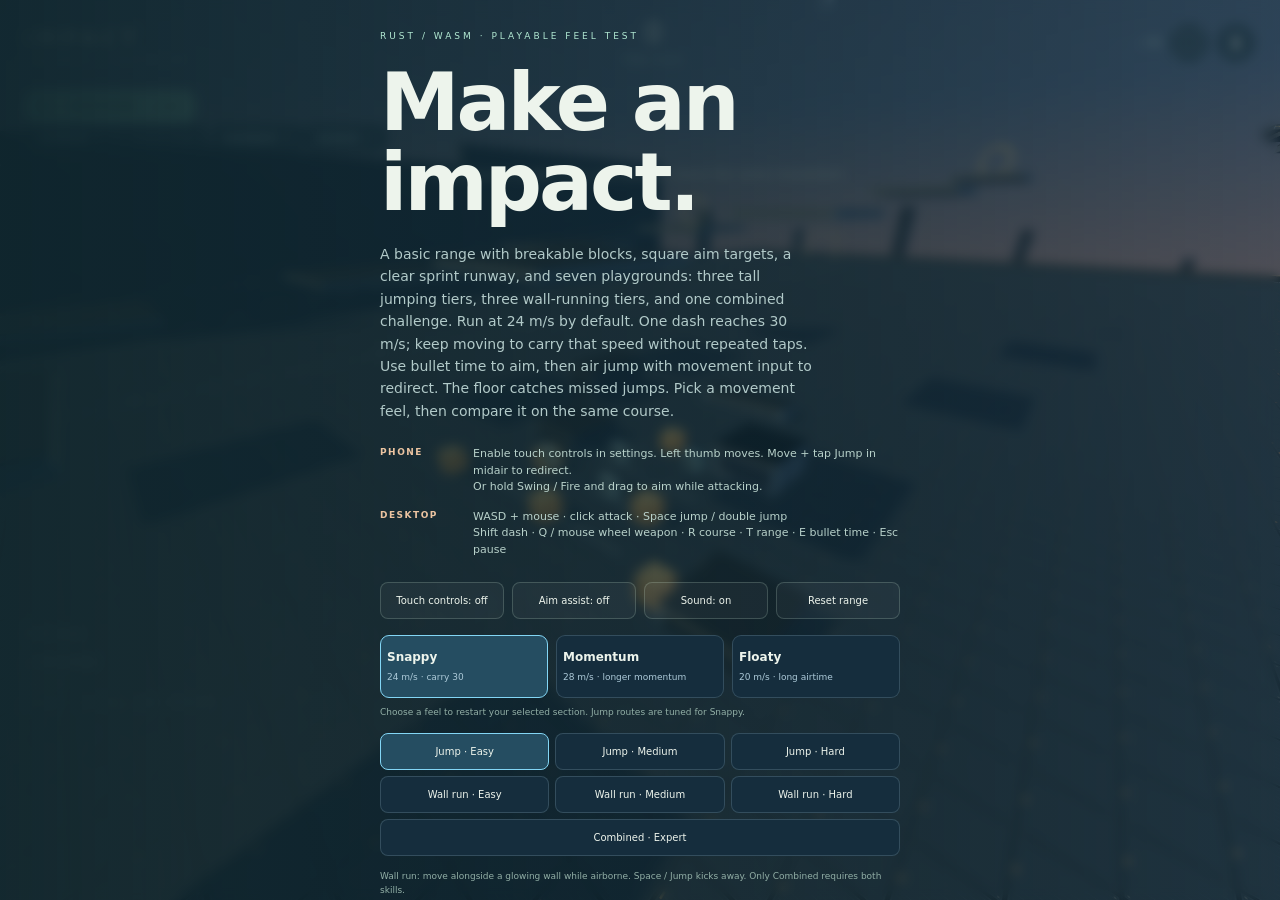
==== commit a42223f0: "Replace ball hoops with a basic destructible block and target range" ====
--- a/arena.html
+++ b/arena.html
@@ -4,10 +4,10 @@
 <canvas id="view" aria-label="First person physics arena"></canvas>
 <header><div class="logo">IMPACT<span>A MOVEMENT & WEAPON LAB</span></div><div class="numbers"><strong id="score">0</strong><span id="combo">FREE PLAY</span></div><div class="tools"><span id="fps" aria-label="Frames per second">— FPS</span><button id="fullscreen" aria-label="Toggle fullscreen">⛶</button><button id="pause" aria-label="Pause arena">Ⅱ</button></div></header>
 <button id="weapon" aria-label="Switch weapon">02 / SHOTGUN <span>⇄ BAT</span></button>
-<button id="course">COURSE ↗ <span>R · restart route</span></button><button id="runway">RUNWAY ↗</button>
+<button id="course">COURSE ↗ <span>R · restart route</span></button><button id="runway">RUNWAY ↗</button><button id="range">RANGE ↗</button>
 <div id="reticle"><span></span><span></span><span></span><span></span><i></i></div><div id="hitmarker">×</div><div id="notice" role="status" aria-live="polite">Loading Rust physics…</div>
-<div id="readout"><span id="speed">0.0 m/s</span><span id="hoops">0 RING SHOTS</span><span id="feel">SNAPPY</span><span id="progress">160 × 320m ARENA</span></div>
+<div id="readout"><span id="speed">0.0 m/s</span><span id="breaks">0 BROKEN</span><span id="feel">SNAPPY</span><span id="progress">160 × 320m ARENA</span></div>
 <div id="controls" hidden><div id="stick" aria-label="Move joystick"><div id="thumb"></div><span>MOVE</span></div><div class="buttons"><button id="slow">TIME<span>toggle bullet time</span></button><button id="dash">DASH<span>Shift</span></button><button id="jump">JUMP<span>Space · twice</span></button><button id="fire">SWING<span>hold to attack</span></button></div></div>
-<div id="overlay"><section><span class="eyebrow">RUST / WASM · PLAYABLE FEEL TEST</span><h1>Make an<br>impact.</h1><p>A 160 × 320 metre arena, a clear sprint runway, and seven playgrounds: three tall jumping tiers, three wall-running tiers, and one combined challenge. Run at 24 m/s by default. One dash reaches 30 m/s; keep moving to carry that speed without repeated taps. Use bullet time to aim, then air jump with movement input to redirect. The floor catches missed jumps. Pick a movement feel, then compare it on the same course.</p><div class="instructions"><b>PHONE</b><span>Enable touch controls in settings. Left thumb moves. Move + tap Jump in midair to redirect.<br>Or hold Swing / Fire and drag to aim while attacking.</span><b>DESKTOP</b><span>WASD + mouse · click attack · Space jump / double jump<br>Shift dash · Q / mouse wheel weapon · R course · E bullet time · Esc pause</span></div><div class="settings"><button id="touch-controls" aria-pressed="false">Touch controls: off</button><button id="assist">Aim assist: on</button><button id="sound">Sound: on</button><button id="reset">Reset arena</button></div><div class="presets" role="group" aria-label="Movement feel"><button id="preset-0" aria-pressed="true"><b>Snappy</b><span>24 m/s · carry 30</span></button><button id="preset-1" aria-pressed="false"><b>Momentum</b><span>28 m/s · longer momentum</span></button><button id="preset-2" aria-pressed="false"><b>Floaty</b><span>20 m/s · long airtime</span></button></div><small class="compare">Choose a feel to restart your selected section. Jump routes are tuned for Snappy.</small><div class="playgrounds" role="group" aria-label="Playground"><button id="playground-0" aria-pressed="true">Jump · Easy</button><button id="playground-1" aria-pressed="false">Jump · Medium</button><button id="playground-2" aria-pressed="false">Jump · Hard</button><button id="playground-3" aria-pressed="false">Wall run · Easy</button><button id="playground-4" aria-pressed="false">Wall run · Medium</button><button id="playground-5" aria-pressed="false">Wall run · Hard</button><button id="playground-6" aria-pressed="false">Combined · Expert</button></div><small class="compare">Wall run: move alongside a glowing wall while airborne. Space / Jump kicks away. Only Combined requires both skills.</small><button id="start" disabled>Loading physics…</button><small id="capability">Keyboard and touch controls · single player</small><div class="links"><a href="index.html">← Puzzle prototypes</a><a href="downloads/impact-browser.zip" download>Download demo ↓</a></div></section></div>
+<div id="overlay"><section><span class="eyebrow">RUST / WASM · PLAYABLE FEEL TEST</span><h1>Make an<br>impact.</h1><p>A basic range with breakable blocks, square aim targets, a clear sprint runway, and seven playgrounds: three tall jumping tiers, three wall-running tiers, and one combined challenge. Run at 24 m/s by default. One dash reaches 30 m/s; keep moving to carry that speed without repeated taps. Use bullet time to aim, then air jump with movement input to redirect. The floor catches missed jumps. Pick a movement feel, then compare it on the same course.</p><div class="instructions"><b>PHONE</b><span>Enable touch controls in settings. Left thumb moves. Move + tap Jump in midair to redirect.<br>Or hold Swing / Fire and drag to aim while attacking.</span><b>DESKTOP</b><span>WASD + mouse · click attack · Space jump / double jump<br>Shift dash · Q / mouse wheel weapon · R course · T range · E bullet time · Esc pause</span></div><div class="settings"><button id="touch-controls" aria-pressed="false">Touch controls: off</button><button id="assist">Aim assist: on</button><button id="sound">Sound: on</button><button id="reset">Reset range</button></div><div class="presets" role="group" aria-label="Movement feel"><button id="preset-0" aria-pressed="true"><b>Snappy</b><span>24 m/s · carry 30</span></button><button id="preset-1" aria-pressed="false"><b>Momentum</b><span>28 m/s · longer momentum</span></button><button id="preset-2" aria-pressed="false"><b>Floaty</b><span>20 m/s · long airtime</span></button></div><small class="compare">Choose a feel to restart your selected section. Jump routes are tuned for Snappy.</small><div class="playgrounds" role="group" aria-label="Playground"><button id="playground-0" aria-pressed="true">Jump · Easy</button><button id="playground-1" aria-pressed="false">Jump · Medium</button><button id="playground-2" aria-pressed="false">Jump · Hard</button><button id="playground-3" aria-pressed="false">Wall run · Easy</button><button id="playground-4" aria-pressed="false">Wall run · Medium</button><button id="playground-5" aria-pressed="false">Wall run · Hard</button><button id="playground-6" aria-pressed="false">Combined · Expert</button></div><small class="compare">Wall run: move alongside a glowing wall while airborne. Space / Jump kicks away. Only Combined requires both skills.</small><button id="start" disabled>Loading physics…</button><small id="capability">Keyboard and touch controls · single player</small><div class="links"><a href="index.html">← Puzzle prototypes</a><a href="downloads/impact-browser.zip" download>Download demo ↓</a></div></section></div>
 <script type="module" src="arena/game.mjs"></script>
 </body></html>
--- a/arena/style.css
+++ b/arena/style.css
@@ -14,3 +14,5 @@
 #controls[hidden]{display:none}.settings{flex-wrap:wrap}.settings button{flex:1 1 100px}
 
 .playgrounds{display:grid;grid-template-columns:repeat(3,1fr);gap:6px;margin:14px 0}.playgrounds button{padding:10px 4px;font-size:10px;border:1px solid #aacbdd33;border-radius:8px;background:#152d3d}.playgrounds button[aria-pressed="true"]{background:#254d61;border-color:#83d6f5}.playgrounds button:last-child{grid-column:1/-1}#overlay{align-items:safe center}
+
+#range{position:fixed;top:124px;left:304px;background:#122e49b0;color:#d8f5ff;border:1px solid #9edfff44;border-radius:9px;padding:8px 12px;font:700 10px system-ui;letter-spacing:1px;cursor:pointer}@media(max-width:600px){#range{top:112px;left:206px;font-size:9px}}@media(max-height:480px) and (orientation:landscape){#range{top:105px}}
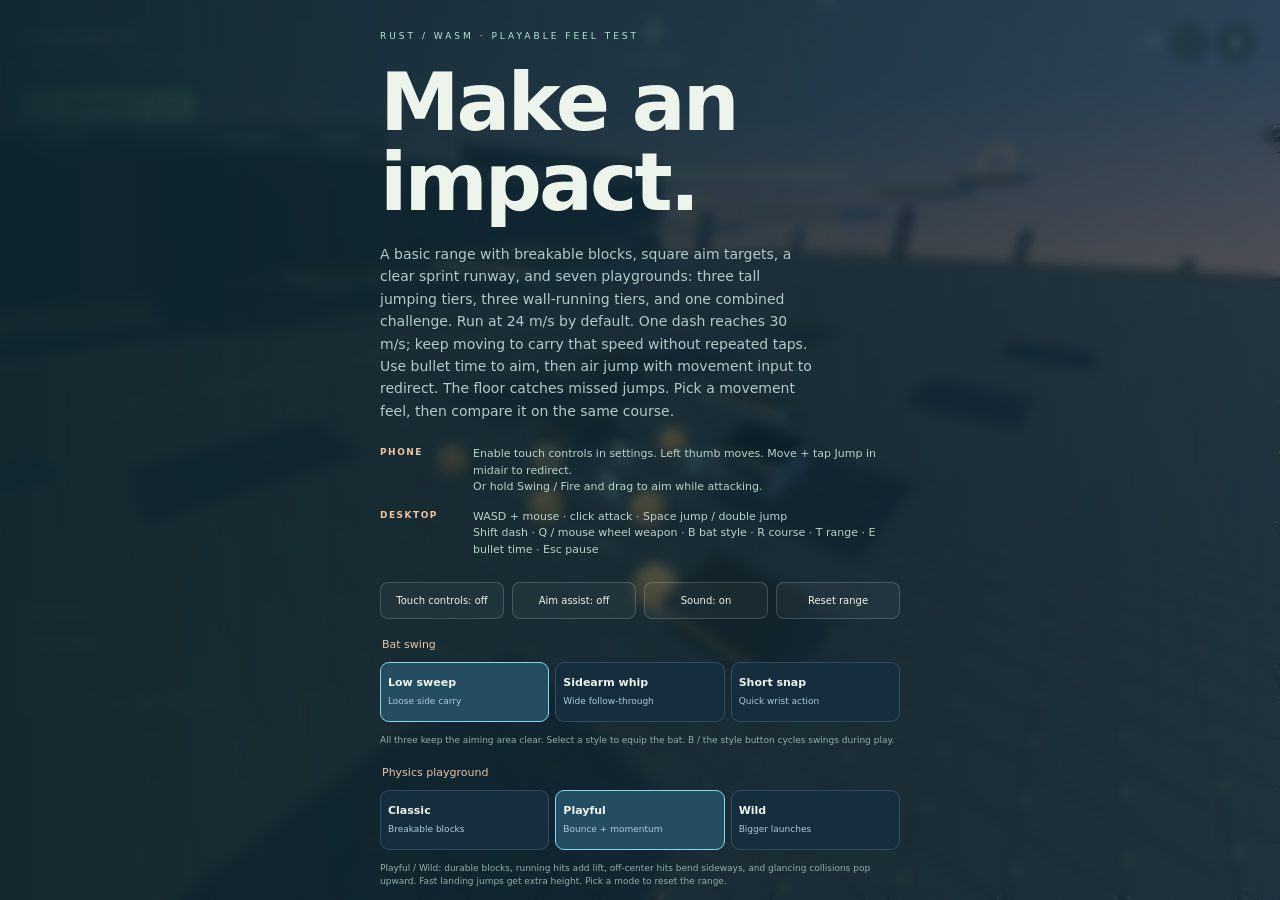
==== commit 60e41316: "Add right-hand bat swing variations and playful impact physics" ====
--- a/arena.html
+++ b/arena.html
@@ -4,10 +4,11 @@
 <canvas id="view" aria-label="First person physics arena"></canvas>
 <header><div class="logo">IMPACT<span>A MOVEMENT & WEAPON LAB</span></div><div class="numbers"><strong id="score">0</strong><span id="combo">FREE PLAY</span></div><div class="tools"><span id="fps" aria-label="Frames per second">— FPS</span><button id="fullscreen" aria-label="Toggle fullscreen">⛶</button><button id="pause" aria-label="Pause arena">Ⅱ</button></div></header>
 <button id="weapon" aria-label="Switch weapon">02 / SHOTGUN <span>⇄ BAT</span></button>
+<button id="bat-cycle" hidden aria-label="Cycle bat swing style">Low sweep ↻</button>
 <button id="course">COURSE ↗ <span>R · restart route</span></button><button id="runway">RUNWAY ↗</button><button id="range">RANGE ↗</button>
 <div id="reticle"><span></span><span></span><span></span><span></span><i></i></div><div id="hitmarker">×</div><div id="notice" role="status" aria-live="polite">Loading Rust physics…</div>
-<div id="readout"><span id="speed">0.0 m/s</span><span id="breaks">0 BROKEN</span><span id="feel">SNAPPY</span><span id="progress">160 × 320m ARENA</span></div>
+<div id="readout"><span id="speed">0.0 m/s</span><span id="breaks">0 BROKEN</span><span id="feel">SNAPPY</span><span id="physics-readout">PLAYFUL</span><span id="progress">160 × 320m ARENA</span></div>
 <div id="controls" hidden><div id="stick" aria-label="Move joystick"><div id="thumb"></div><span>MOVE</span></div><div class="buttons"><button id="slow">TIME<span>toggle bullet time</span></button><button id="dash">DASH<span>Shift</span></button><button id="jump">JUMP<span>Space · twice</span></button><button id="fire">SWING<span>hold to attack</span></button></div></div>
-<div id="overlay"><section><span class="eyebrow">RUST / WASM · PLAYABLE FEEL TEST</span><h1>Make an<br>impact.</h1><p>A basic range with breakable blocks, square aim targets, a clear sprint runway, and seven playgrounds: three tall jumping tiers, three wall-running tiers, and one combined challenge. Run at 24 m/s by default. One dash reaches 30 m/s; keep moving to carry that speed without repeated taps. Use bullet time to aim, then air jump with movement input to redirect. The floor catches missed jumps. Pick a movement feel, then compare it on the same course.</p><div class="instructions"><b>PHONE</b><span>Enable touch controls in settings. Left thumb moves. Move + tap Jump in midair to redirect.<br>Or hold Swing / Fire and drag to aim while attacking.</span><b>DESKTOP</b><span>WASD + mouse · click attack · Space jump / double jump<br>Shift dash · Q / mouse wheel weapon · R course · T range · E bullet time · Esc pause</span></div><div class="settings"><button id="touch-controls" aria-pressed="false">Touch controls: off</button><button id="assist">Aim assist: on</button><button id="sound">Sound: on</button><button id="reset">Reset range</button></div><div class="presets" role="group" aria-label="Movement feel"><button id="preset-0" aria-pressed="true"><b>Snappy</b><span>24 m/s · carry 30</span></button><button id="preset-1" aria-pressed="false"><b>Momentum</b><span>28 m/s · longer momentum</span></button><button id="preset-2" aria-pressed="false"><b>Floaty</b><span>20 m/s · long airtime</span></button></div><small class="compare">Choose a feel to restart your selected section. Jump routes are tuned for Snappy.</small><div class="playgrounds" role="group" aria-label="Playground"><button id="playground-0" aria-pressed="true">Jump · Easy</button><button id="playground-1" aria-pressed="false">Jump · Medium</button><button id="playground-2" aria-pressed="false">Jump · Hard</button><button id="playground-3" aria-pressed="false">Wall run · Easy</button><button id="playground-4" aria-pressed="false">Wall run · Medium</button><button id="playground-5" aria-pressed="false">Wall run · Hard</button><button id="playground-6" aria-pressed="false">Combined · Expert</button></div><small class="compare">Wall run: move alongside a glowing wall while airborne. Space / Jump kicks away. Only Combined requires both skills.</small><button id="start" disabled>Loading physics…</button><small id="capability">Keyboard and touch controls · single player</small><div class="links"><a href="index.html">← Puzzle prototypes</a><a href="downloads/impact-browser.zip" download>Download demo ↓</a></div></section></div>
+<div id="overlay"><section><span class="eyebrow">RUST / WASM · PLAYABLE FEEL TEST</span><h1>Make an<br>impact.</h1><p>A basic range with breakable blocks, square aim targets, a clear sprint runway, and seven playgrounds: three tall jumping tiers, three wall-running tiers, and one combined challenge. Run at 24 m/s by default. One dash reaches 30 m/s; keep moving to carry that speed without repeated taps. Use bullet time to aim, then air jump with movement input to redirect. The floor catches missed jumps. Pick a movement feel, then compare it on the same course.</p><div class="instructions"><b>PHONE</b><span>Enable touch controls in settings. Left thumb moves. Move + tap Jump in midair to redirect.<br>Or hold Swing / Fire and drag to aim while attacking.</span><b>DESKTOP</b><span>WASD + mouse · click attack · Space jump / double jump<br>Shift dash · Q / mouse wheel weapon · B bat style · R course · T range · E bullet time · Esc pause</span></div><div class="settings"><button id="touch-controls" aria-pressed="false">Touch controls: off</button><button id="assist">Aim assist: on</button><button id="sound">Sound: on</button><button id="reset">Reset range</button></div><fieldset class="lab-options"><legend>Bat swing</legend><div class="option-grid" role="group" aria-label="Bat animation"><button id="bat-style-0" aria-pressed="true"><b>Low sweep</b><span>Loose side carry</span></button><button id="bat-style-1" aria-pressed="false"><b>Sidearm whip</b><span>Wide follow-through</span></button><button id="bat-style-2" aria-pressed="false"><b>Short snap</b><span>Quick wrist action</span></button></div><small>All three keep the aiming area clear. Select a style to equip the bat. B / the style button cycles swings during play.</small></fieldset><fieldset class="lab-options"><legend>Physics playground</legend><div class="option-grid" role="group" aria-label="Object physics"><button id="physics-0" aria-pressed="false"><b>Classic</b><span>Breakable blocks</span></button><button id="physics-1" aria-pressed="true"><b>Playful</b><span>Bounce + momentum</span></button><button id="physics-2" aria-pressed="false"><b>Wild</b><span>Bigger launches</span></button></div><small>Playful / Wild: durable blocks, running hits add lift, off-center hits bend sideways, and glancing collisions pop upward. Fast landing jumps get extra height. Pick a mode to reset the range.</small></fieldset><div class="presets" role="group" aria-label="Movement feel"><button id="preset-0" aria-pressed="true"><b>Snappy</b><span>24 m/s · carry 30</span></button><button id="preset-1" aria-pressed="false"><b>Momentum</b><span>28 m/s · longer momentum</span></button><button id="preset-2" aria-pressed="false"><b>Floaty</b><span>20 m/s · long airtime</span></button></div><small class="compare">Choose a feel to restart your selected section. Jump routes are tuned for Snappy.</small><div class="playgrounds" role="group" aria-label="Playground"><button id="playground-0" aria-pressed="true">Jump · Easy</button><button id="playground-1" aria-pressed="false">Jump · Medium</button><button id="playground-2" aria-pressed="false">Jump · Hard</button><button id="playground-3" aria-pressed="false">Wall run · Easy</button><button id="playground-4" aria-pressed="false">Wall run · Medium</button><button id="playground-5" aria-pressed="false">Wall run · Hard</button><button id="playground-6" aria-pressed="false">Combined · Expert</button></div><small class="compare">Wall run: move alongside a glowing wall while airborne. Space / Jump kicks away. Only Combined requires both skills.</small><button id="start" disabled>Loading physics…</button><small id="capability">Keyboard and touch controls · single player</small><div class="links"><a href="bat-preview.html">Bat swing previews ↗</a><a href="index.html">← Puzzle prototypes</a><a href="downloads/impact-browser.zip" download>Download demo ↓</a></div></section></div>
 <script type="module" src="arena/game.mjs"></script>
 </body></html>
--- a/arena/style.css
+++ b/arena/style.css
@@ -16,3 +16,7 @@
 .playgrounds{display:grid;grid-template-columns:repeat(3,1fr);gap:6px;margin:14px 0}.playgrounds button{padding:10px 4px;font-size:10px;border:1px solid #aacbdd33;border-radius:8px;background:#152d3d}.playgrounds button[aria-pressed="true"]{background:#254d61;border-color:#83d6f5}.playgrounds button:last-child{grid-column:1/-1}#overlay{align-items:safe center}
 
 #range{position:fixed;top:124px;left:304px;background:#122e49b0;color:#d8f5ff;border:1px solid #9edfff44;border-radius:9px;padding:8px 12px;font:700 10px system-ui;letter-spacing:1px;cursor:pointer}@media(max-width:600px){#range{top:112px;left:206px;font-size:9px}}@media(max-height:480px) and (orientation:landscape){#range{top:105px}}
+
+.lab-options{border:0;padding:0;margin:18px 0}.lab-options legend{font-size:11px;color:#e4c6a9;margin-bottom:8px}.option-grid{display:grid;grid-template-columns:repeat(3,1fr);gap:6px}.option-grid button{padding:12px 7px;text-align:left;border:1px solid #aacbdd33;border-radius:9px;background:#152d3d}.option-grid button[aria-pressed=true]{background:#254d61;border-color:#83d6f5}.option-grid b{display:block;font-size:11px}.option-grid span{display:block;font-size:9px;color:#adcad9;margin-top:4px}#physics-readout{font-size:9px;color:#b7e8c0;letter-spacing:1px}
+
+#bat-cycle{position:fixed;top:90px;right:24px;padding:9px 12px;border:1px solid #aacbdd44;border-radius:10px;background:#122e49b0;font-size:10px}#bat-cycle[hidden]{display:none}@media(max-width:600px){#bat-cycle{top:77px;right:16px;font-size:9px}}@media(max-height:480px) and (orientation:landscape){#bat-cycle{top:65px}}
